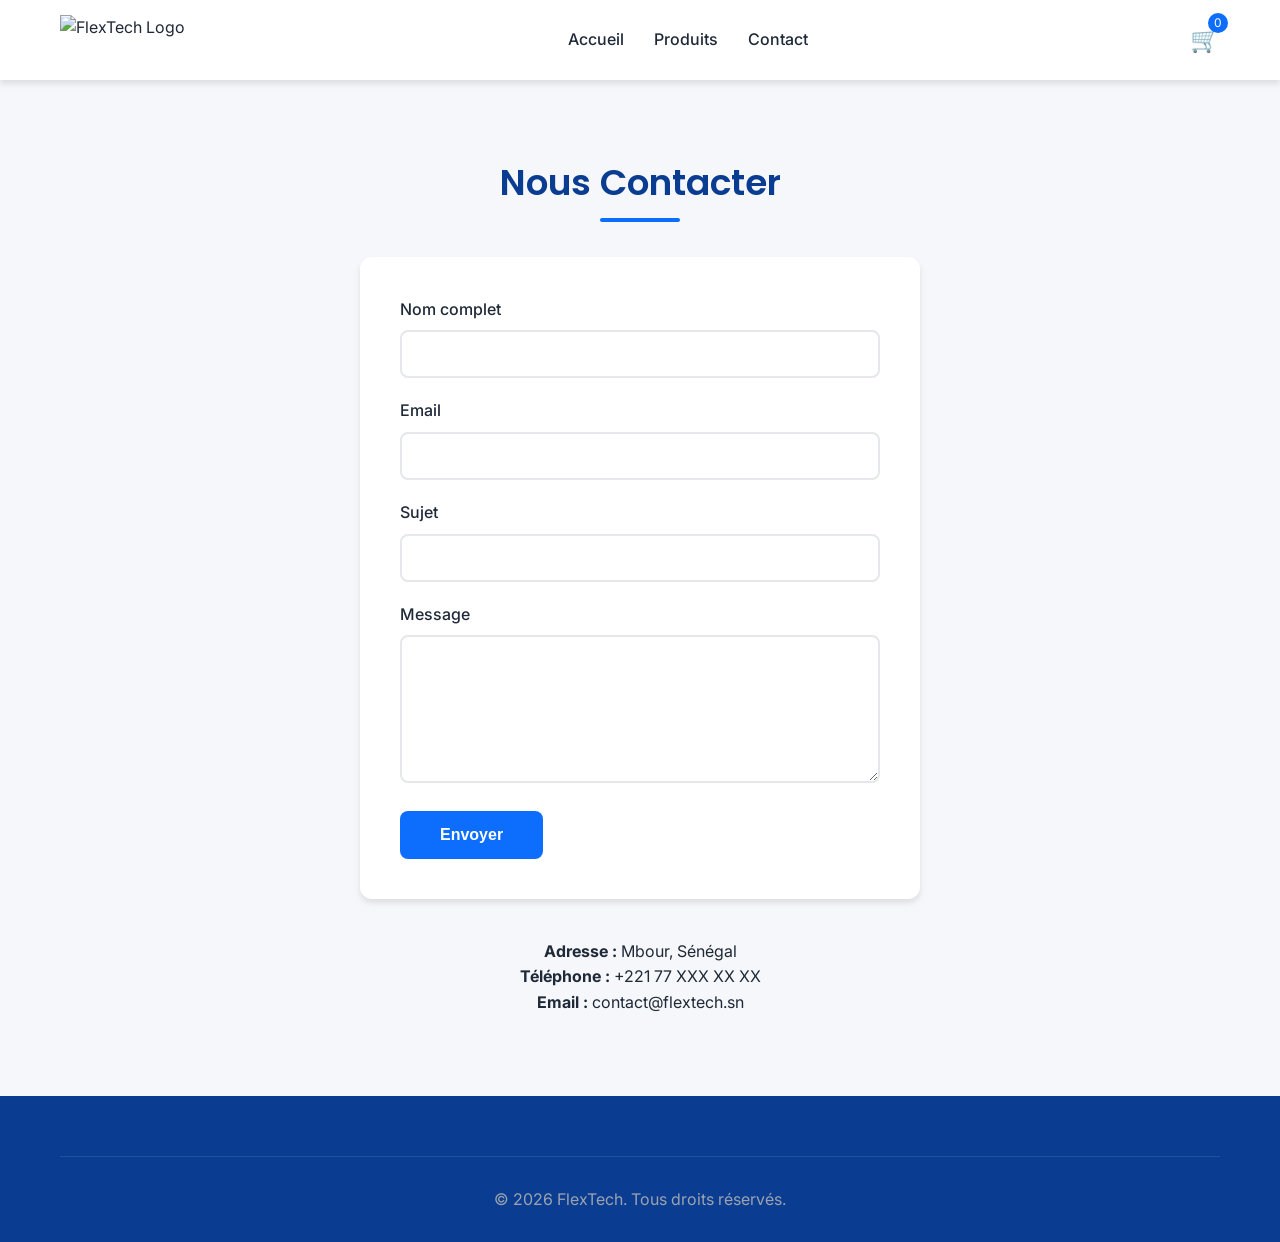
==== contact.html @ 3afdbe6d "Add contact.html with contact form and details" ====
<!DOCTYPE html>
<html lang="fr">
<head>
  <meta charset="UTF-8">
  <meta name="viewport" content="width=device-width, initial-scale=1.0">
  <meta name="viewport" content="width=device-width, initial-scale=1.0">
  <title>Contact | FlexTech</title>
  <meta name="description" content="Contactez FlexTech pour vos besoins en ordinateurs, accessoires et services informatiques.">

  <link rel="preconnect" href="https://fonts.googleapis.com">
  <link rel="preconnect" href="https://fonts.gstatic.com" crossorigin>
  <link href="https://fonts.googleapis.com/css2?family=Poppins:wght@400;500;600;700&family=Inter:wght@400;500;600;700&display=swap" rel="stylesheet">
  <link rel="stylesheet" href="assets/css/style.css">
  <link rel="stylesheet" href="assets/css/responsive.css">
</head>
<body>

  <header class="header">
    <div class="container">
      <a href="index.html" class="logo">
        <img src="assets/images/logo.png" alt="FlexTech Logo">
      </a>
      <nav class="nav">
        <ul>
          <li><a href="index.html">Accueil</a></li>
          <li><a href="produits.html">Produits</a></li>
          <li><a href="contact.html">Contact</a></li>
        </ul>
      </nav>
      <a href="#" class="cart-icon">🛒<span class="cart-count">0</span></a>
    </div>
  </header>

  <section class="section contact">
    <div class="container">
      <h1 class="section-title">Nous Contacter</h1>

      <form class="contact-form fade-in">
        <div class="form-group">
          <label for="name">Nom complet</label>
          <input type="text" id="name" required>
        </div>

        <div class="form-group">
          <label for="email">Email</label>
          <input type="email" id="email" required>
        </div>

        <div class="form-group">
          <label for="subject">Sujet</label>
          <input type="text" id="subject">
        </div>

        <div class="form-group">
          <label for="message">Message</label>
          <textarea id="message" rows="6" required></textarea>
        </div>

        <button type="submit" class="btn-primary">Envoyer</button>
      </form>

      <div style="margin-top:40px; text-align:center;">
        <p><strong>Adresse :</strong> Mbour, Sénégal</p>
        <p><strong>Téléphone :</strong> +221 77 XXX XX XX</p>
        <p><strong>Email :</strong> contact@flextech.sn</p>
      </div>
    </div>
  </section>

  <footer class="footer">
    <div class="container">
      <div class="footer-bottom">
        <p>&copy; 2026 FlexTech. Tous droits réservés.</p>
      </div>
    </div>
  </footer>

  <script src="assets/js/app.js"></script>
</body>
</html>
---- assets/css/style.css ----
/* ========================================
   FLEXTECH TEMPLATE - Styles Principaux
   ======================================== */

/* --- Variables CSS (Charte graphique) --- */
:root {
  --primary-blue: #0D6EFD;
  --dark-blue: #0A3D91;
  --white: #FFFFFF;
  --light-gray: #F5F7FA;
  --text-color: #1F2937;
  --font-titles: 'Poppins', sans-serif;
  --font-body: 'Inter', sans-serif;
  --transition: all 0.3s ease;
  --shadow: 0 4px 6px rgba(0, 0, 0, 0.1);
  --shadow-hover: 0 10px 20px rgba(0, 0, 0, 0.15);
}

/* --- Reset & Base --- */
* {
  margin: 0;
  padding: 0;
  box-sizing: border-box;
}

html {
  scroll-behavior: smooth;
}

body {
  font-family: var(--font-body);
  color: var(--text-color);
  background-color: var(--white);
  line-height: 1.6;
}

/* --- Typographie --- */
h1, h2, h3, h4, h5, h6 {
  font-family: var(--font-titles);
  font-weight: 600;
  line-height: 1.3;
}

a {
  text-decoration: none;
  color: inherit;
  transition: var(--transition);
}

img {
  max-width: 100%;
  height: auto;
  display: block;
}

/* --- Container --- */
.container {
  max-width: 1200px;
  margin: 0 auto;
  padding: 0 20px;
}

/* --- Header --- */
.header {
  background-color: var(--white);
  box-shadow: var(--shadow);
  position: sticky;
  top: 0;
  z-index: 1000;
}

.header .container {
  display: flex;
  justify-content: space-between;
  align-items: center;
  padding: 15px 20px;
}

.logo img {
  height: 50px;
}

.nav ul {
  display: flex;
  list-style: none;
  gap: 30px;
}

.nav a {
  font-weight: 500;
  color: var(--text-color);
  padding: 8px 0;
  position: relative;
}

.nav a:hover {
  color: var(--primary-blue);
}

.nav a::after {
  content: '';
  position: absolute;
  bottom: 0;
  left: 0;
  width: 0;
  height: 2px;
  background-color: var(--primary-blue);
  transition: var(--transition);
}

.nav a:hover::after {
  width: 100%;
}

.cart-icon {
  position: relative;
  font-size: 24px;
  color: var(--text-color);
}

.cart-count {
  position: absolute;
  top: -8px;
  right: -8px;
  background-color: var(--primary-blue);
  color: var(--white);
  font-size: 12px;
  width: 20px;
  height: 20px;
  border-radius: 50%;
  display: flex;
  align-items: center;
  justify-content: center;
}

/* --- Hero Section --- */
.hero {
  background-color: var(--light-gray);
  padding: 80px 0;
}

.hero .container {
  display: grid;
  grid-template-columns: 1fr 1fr;
  gap: 60px;
  align-items: center;
}

.hero-content h1 {
  font-size: 48px;
  margin-bottom: 20px;
  color: var(--dark-blue);
}

.hero-content p {
  font-size: 18px;
  margin-bottom: 30px;
  color: var(--text-color);
}

.btn-primary {
  display: inline-block;
  background-color: var(--primary-blue);
  color: var(--white);
  padding: 15px 40px;
  border-radius: 8px;
  font-weight: 600;
  font-size: 16px;
  transition: var(--transition);
  border: none;
  cursor: pointer;
}

.btn-primary:hover {
  background-color: var(--dark-blue);
  transform: translateY(-3px);
  box-shadow: var(--shadow-hover);
}

.hero-image img {
  border-radius: 12px;
  box-shadow: var(--shadow-hover);
}

/* --- Sections --- */
.section {
  padding: 80px 0;
}

.section-title {
  text-align: center;
  font-size: 36px;
  margin-bottom: 50px;
  color: var(--dark-blue);
  position: relative;
}

.section-title::after {
  content: '';
  position: absolute;
  bottom: -15px;
  left: 50%;
  transform: translateX(-50%);
  width: 80px;
  height: 4px;
  background-color: var(--primary-blue);
  border-radius: 2px;
}

/* --- Categories --- */
.categories {
  background-color: var(--white);
}

.categories-grid {
  display: grid;
  grid-template-columns: repeat(auto-fit, minmax(150px, 1fr));
  gap: 30px;
}

.category-card {
  text-align: center;
  padding: 30px 20px;
  background-color: var(--light-gray);
  border-radius: 12px;
  transition: var(--transition);
  cursor: pointer;
}

.category-card:hover {
  transform: translateY(-5px);
  box-shadow: var(--shadow);
  background-color: var(--white);
}

.category-icon {
  font-size: 48px;
  margin-bottom: 15px;
}

.category-card h3 {
  font-size: 16px;
  color: var(--text-color);
}

/* --- Products --- */
.products {
  background-color: var(--light-gray);
}

.products-grid {
  display: grid;
  grid-template-columns: repeat(auto-fill, minmax(280px, 1fr));
  gap: 30px;
}

.product-card {
  background-color: var(--white);
  border-radius: 12px;
  overflow: hidden;
  box-shadow: var(--shadow);
  transition: var(--transition);
}

.product-card:hover {
  transform: translateY(-8px);
  box-shadow: var(--shadow-hover);
}

.product-image {
  height: 220px;
  overflow: hidden;
  background-color: var(--light-gray);
  display: flex;
  align-items: center;
  justify-content: center;
}

.product-image img {
  width: 100%;
  height: 100%;
  object-fit: cover;
  transition: var(--transition);
}

.product-card:hover .product-image img {
  transform: scale(1.05);
}

.product-info {
  padding: 20px;
}

.product-name {
  font-size: 18px;
  font-weight: 600;
  margin-bottom: 8px;
  color: var(--text-color);
}

.product-specs {
  font-size: 14px;
  color: #6B7280;
  margin-bottom: 12px;
}

.product-price {
  font-size: 22px;
  font-weight: 700;
  color: var(--primary-blue);
  margin-bottom: 12px;
}

.product-rating {
  color: #FBBF24;
  margin-bottom: 15px;
}

.btn-whatsapp {
  display: block;
  width: 100%;
  padding: 12px;
  background-color: #25D366;
  color: var(--white);
  text-align: center;
  border-radius: 8px;
  font-weight: 600;
  transition: var(--transition);
}

.btn-whatsapp:hover {
  background-color: #128C7E;
  transform: translateY(-2px);
}

/* --- Promotions --- */
.promotions {
  background-color: var(--white);
}

/* --- Why Choose Us --- */
.why-us {
  background-color: var(--light-gray);
}

.why-us-grid {
  display: grid;
  grid-template-columns: repeat(auto-fit, minmax(250px, 1fr));
  gap: 40px;
}

.why-us-card {
  text-align: center;
  padding: 30px;
  background-color: var(--white);
  border-radius: 12px;
  box-shadow: var(--shadow);
}

.why-us-icon {
  font-size: 48px;
  color: var(--primary-blue);
  margin-bottom: 20px;
}

.why-us-card h3 {
  font-size: 20px;
  margin-bottom: 15px;
  color: var(--dark-blue);
}

/* --- Testimonials --- */
.testimonials {
  background-color: var(--white);
}

.testimonials-grid {
  display: grid;
  grid-template-columns: repeat(auto-fit, minmax(300px, 1fr));
  gap: 30px;
}

.testimonial-card {
  background-color: var(--light-gray);
  padding: 30px;
  border-radius: 12px;
}

.testimonial-text {
  font-style: italic;
  margin-bottom: 20px;
  font-size: 16px;
}

.testimonial-author {
  font-weight: 600;
  color: var(--dark-blue);
}

/* --- Contact --- */
.contact {
  background-color: var(--light-gray);
}

.contact .container {
  max-width: 600px;
}

.contact-form {
  background-color: var(--white);
  padding: 40px;
  border-radius: 12px;
  box-shadow: var(--shadow);
}

.form-group {
  margin-bottom: 20px;
}

.form-group label {
  display: block;
  margin-bottom: 8px;
  font-weight: 500;
}

.form-group input,
.form-group textarea {
  width: 100%;
  padding: 12px;
  border: 2px solid #E5E7EB;
  border-radius: 8px;
  font-family: var(--font-body);
  font-size: 16px;
  transition: var(--transition);
}

.form-group input:focus,
.form-group textarea:focus {
  outline: none;
  border-color: var(--primary-blue);
}

/* --- Footer --- */
.footer {
  background-color: var(--dark-blue);
  color: var(--white);
  padding: 60px 0 30px;
}

.footer-grid {
  display: grid;
  grid-template-columns: repeat(auto-fit, minmax(200px, 1fr));
  gap: 40px;
  margin-bottom: 40px;
}

.footer h3 {
  font-size: 20px;
  margin-bottom: 20px;
}

.footer ul {
  list-style: none;
}

.footer ul li {
  margin-bottom: 12px;
}

.footer a {
  color: #D1D5DB;
}

.footer a:hover {
  color: var(--white);
}

.footer-bottom {
  text-align: center;
  padding-top: 30px;
  border-top: 1px solid rgba(255, 255, 255, 0.1);
  color: #9CA3AF;
}

/* --- Animations --- */
.fade-in {
  opacity: 0;
  transform: translateY(30px);
  transition: opacity 0.6s ease, transform 0.6s ease;
}

.fade-in.visible {
  opacity: 1;
  transform: translateY(0);
}

/* --- Responsive Mobile --- */
@media (max-width: 768px) {
  .hero .container {
    grid-template-columns: 1fr;
    text-align: center;
  }
  
  .hero-content h1 {
    font-size: 32px;
  }
  
  .nav {
    display: none;
  }
  
  .section {
    padding: 50px 0;
  }
  
  .section-title {
    font-size: 28px;
  }
}
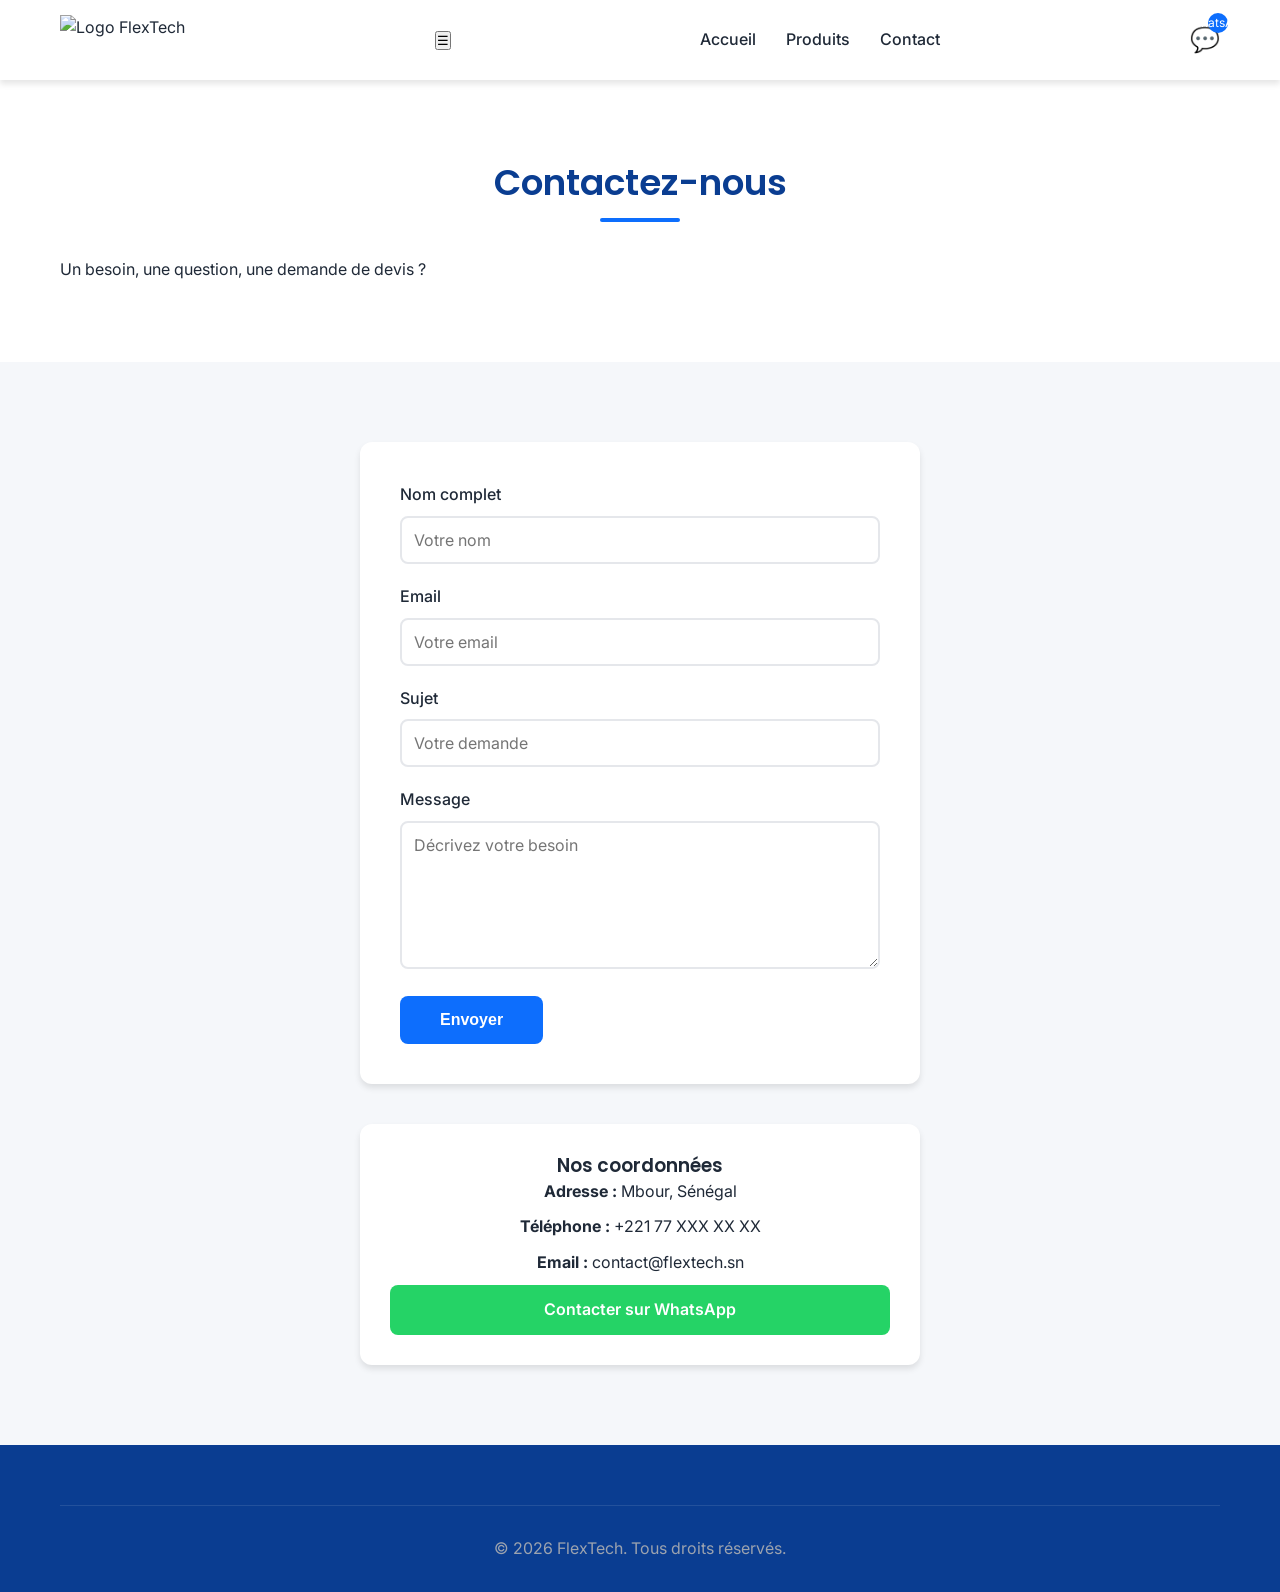
==== commit 7313a3b7: "Update contact.html" ====
--- a/contact.html
+++ b/contact.html
@@ -3,69 +3,88 @@
 <head>
   <meta charset="UTF-8">
   <meta name="viewport" content="width=device-width, initial-scale=1.0">
-  <meta name="viewport" content="width=device-width, initial-scale=1.0">
   <title>Contact | FlexTech</title>
   <meta name="description" content="Contactez FlexTech pour vos besoins en ordinateurs, accessoires et services informatiques.">
+  <meta name="robots" content="index, follow">
+  <meta name="theme-color" content="#0D6EFD">
 
   <link rel="preconnect" href="https://fonts.googleapis.com">
   <link rel="preconnect" href="https://fonts.gstatic.com" crossorigin>
-  <link href="https://fonts.googleapis.com/css2?family=Poppins:wght@400;500;600;700&family=Inter:wght@400;500;600;700&display=swap" rel="stylesheet">
+  <link href="https://fonts.googleapis.com/css2?family=Poppins:wght@400;500;600;700;800&family=Inter:wght@400;500;600;700&display=swap" rel="stylesheet">
+
   <link rel="stylesheet" href="assets/css/style.css">
   <link rel="stylesheet" href="assets/css/responsive.css">
 </head>
 <body>
 
   <header class="header">
-    <div class="container">
-      <a href="index.html" class="logo">
-        <img src="assets/images/logo.png" alt="FlexTech Logo">
+    <div class="container header-inner">
+      <a href="index.html" class="logo" aria-label="Accueil FlexTech">
+        <img src="assets/images/logo.png" alt="Logo FlexTech">
       </a>
-      <nav class="nav">
+
+      <button class="menu-toggle" aria-label="Ouvrir le menu" aria-expanded="false">☰</button>
+
+      <nav class="nav" id="nav-menu">
         <ul>
           <li><a href="index.html">Accueil</a></li>
           <li><a href="produits.html">Produits</a></li>
-          <li><a href="contact.html">Contact</a></li>
+          <li><a href="contact.html" class="active">Contact</a></li>
         </ul>
       </nav>
-      <a href="#" class="cart-icon">🛒<span class="cart-count">0</span></a>
+
+      <a href="https://wa.me/221770000000" class="cart-icon" target="_blank" rel="noopener">
+        💬 <span class="cart-count">WhatsApp</span>
+      </a>
     </div>
   </header>
 
-  <section class="section contact">
-    <div class="container">
-      <h1 class="section-title">Nous Contacter</h1>
+  <main>
+    <section class="section page-hero">
+      <div class="container">
+        <h1 class="section-title">Contactez-nous</h1>
+        <p class="page-subtitle">Un besoin, une question, une demande de devis ?</p>
+      </div>
+    </section>
 
-      <form class="contact-form fade-in">
-        <div class="form-group">
-          <label for="name">Nom complet</label>
-          <input type="text" id="name" required>
+    <section class="section contact">
+      <div class="container contact-wrap">
+        <form class="contact-form fade-in">
+          <div class="form-group">
+            <label for="name">Nom complet</label>
+            <input type="text" id="name" name="name" placeholder="Votre nom" required>
+          </div>
+
+          <div class="form-group">
+            <label for="email">Email</label>
+            <input type="email" id="email" name="email" placeholder="Votre email" required>
+          </div>
+
+          <div class="form-group">
+            <label for="subject">Sujet</label>
+            <input type="text" id="subject" name="subject" placeholder="Votre demande" required>
+          </div>
+
+          <div class="form-group">
+            <label for="message">Message</label>
+            <textarea id="message" name="message" rows="6" placeholder="Décrivez votre besoin" required></textarea>
+          </div>
+
+          <button type="submit" class="btn-primary">Envoyer</button>
+        </form>
+
+        <div class="contact-info fade-in">
+          <h3>Nos coordonnées</h3>
+          <p><strong>Adresse :</strong> Mbour, Sénégal</p>
+          <p><strong>Téléphone :</strong> +221 77 XXX XX XX</p>
+          <p><strong>Email :</strong> contact@flextech.sn</p>
+          <a href="https://wa.me/221770000000" class="btn-whatsapp" target="_blank" rel="noopener">
+            Contacter sur WhatsApp
+          </a>
         </div>
-
-        <div class="form-group">
-          <label for="email">Email</label>
-          <input type="email" id="email" required>
-        </div>
-
-        <div class="form-group">
-          <label for="subject">Sujet</label>
-          <input type="text" id="subject">
-        </div>
-
-        <div class="form-group">
-          <label for="message">Message</label>
-          <textarea id="message" rows="6" required></textarea>
-        </div>
-
-        <button type="submit" class="btn-primary">Envoyer</button>
-      </form>
-
-      <div style="margin-top:40px; text-align:center;">
-        <p><strong>Adresse :</strong> Mbour, Sénégal</p>
-        <p><strong>Téléphone :</strong> +221 77 XXX XX XX</p>
-        <p><strong>Email :</strong> contact@flextech.sn</p>
       </div>
-    </div>
-  </section>
+    </section>
+  </main>
 
   <footer class="footer">
     <div class="container">
--- a/assets/css/style.css
+++ b/assets/css/style.css
@@ -517,3 +517,67 @@
     font-size: 28px;
   }
 }
+/* --- Product Detail --- */
+.product-detail {
+  display: grid;
+  grid-template-columns: 1fr 1fr;
+  gap: 50px;
+  align-items: center;
+}
+
+.product-detail-image {
+  background: var(--light-gray);
+  border-radius: 12px;
+  overflow: hidden;
+  box-shadow: var(--shadow);
+}
+
+.product-detail-image img {
+  width: 100%;
+  height: 100%;
+  object-fit: cover;
+}
+
+.product-detail-info h1 {
+  font-size: 38px;
+  margin-bottom: 15px;
+  color: var(--dark-blue);
+}
+
+.product-detail-info .product-specs {
+  font-size: 18px;
+  margin-bottom: 15px;
+}
+
+.product-detail-info .product-price {
+  font-size: 30px;
+  margin-bottom: 15px;
+}
+
+.product-detail-info p {
+  margin-bottom: 25px;
+}
+
+/* --- Contact Page --- */
+.contact-page {
+  background: var(--light-gray);
+}
+
+.contact-info {
+  margin-top: 40px;
+  padding: 30px;
+  background: var(--white);
+  border-radius: 12px;
+  box-shadow: var(--shadow);
+  text-align: center;
+}
+
+.contact-info p {
+  margin-bottom: 10px;
+}
+
+/* --- Small UI extras --- */
+.btn-whatsapp {
+  display: inline-block;
+  text-align: center;
+}
--- a/assets/css/responsive.css
+++ b/assets/css/responsive.css
@@ -0,0 +1,111 @@
+/* ========================================
+   FLEXTECH TEMPLATE - Responsive CSS
+   ======================================== */
+
+/* Tablettes */
+@media (max-width: 992px) {
+  .hero .container,
+  .product-detail {
+    grid-template-columns: 1fr;
+  }
+
+  .hero-content,
+  .product-detail-info {
+    text-align: center;
+  }
+
+  .nav ul {
+    gap: 20px;
+  }
+
+  .section-title {
+    font-size: 32px;
+  }
+}
+
+/* Mobile */
+@media (max-width: 768px) {
+  .header .container {
+    flex-wrap: wrap;
+    gap: 15px;
+  }
+
+  .nav {
+    width: 100%;
+  }
+
+  .nav ul {
+    flex-direction: column;
+    gap: 10px;
+    text-align: center;
+    padding-top: 10px;
+  }
+
+  .hero {
+    padding: 60px 0;
+  }
+
+  .hero-content h1 {
+    font-size: 30px;
+  }
+
+  .hero-content p {
+    font-size: 16px;
+  }
+
+  .btn-primary {
+    width: 100%;
+    max-width: 320px;
+  }
+
+  .section {
+    padding: 50px 0;
+  }
+
+  .section-title {
+    font-size: 28px;
+    margin-bottom: 40px;
+  }
+
+  .categories-grid,
+  .why-us-grid,
+  .testimonials-grid,
+  .products-grid,
+  .footer-grid {
+    grid-template-columns: 1fr;
+  }
+
+  .contact-form {
+    padding: 25px;
+  }
+
+  .product-detail-info h1 {
+    font-size: 30px;
+  }
+
+  .product-detail-info .product-price {
+    font-size: 24px;
+  }
+}
+
+/* Très petits écrans */
+@media (max-width: 480px) {
+  .container {
+    padding: 0 15px;
+  }
+
+  .hero-content h1 {
+    font-size: 26px;
+  }
+
+  .section-title {
+    font-size: 24px;
+  }
+
+  .product-card,
+  .why-us-card,
+  .testimonial-card,
+  .contact-form {
+    border-radius: 10px;
+  }
+}
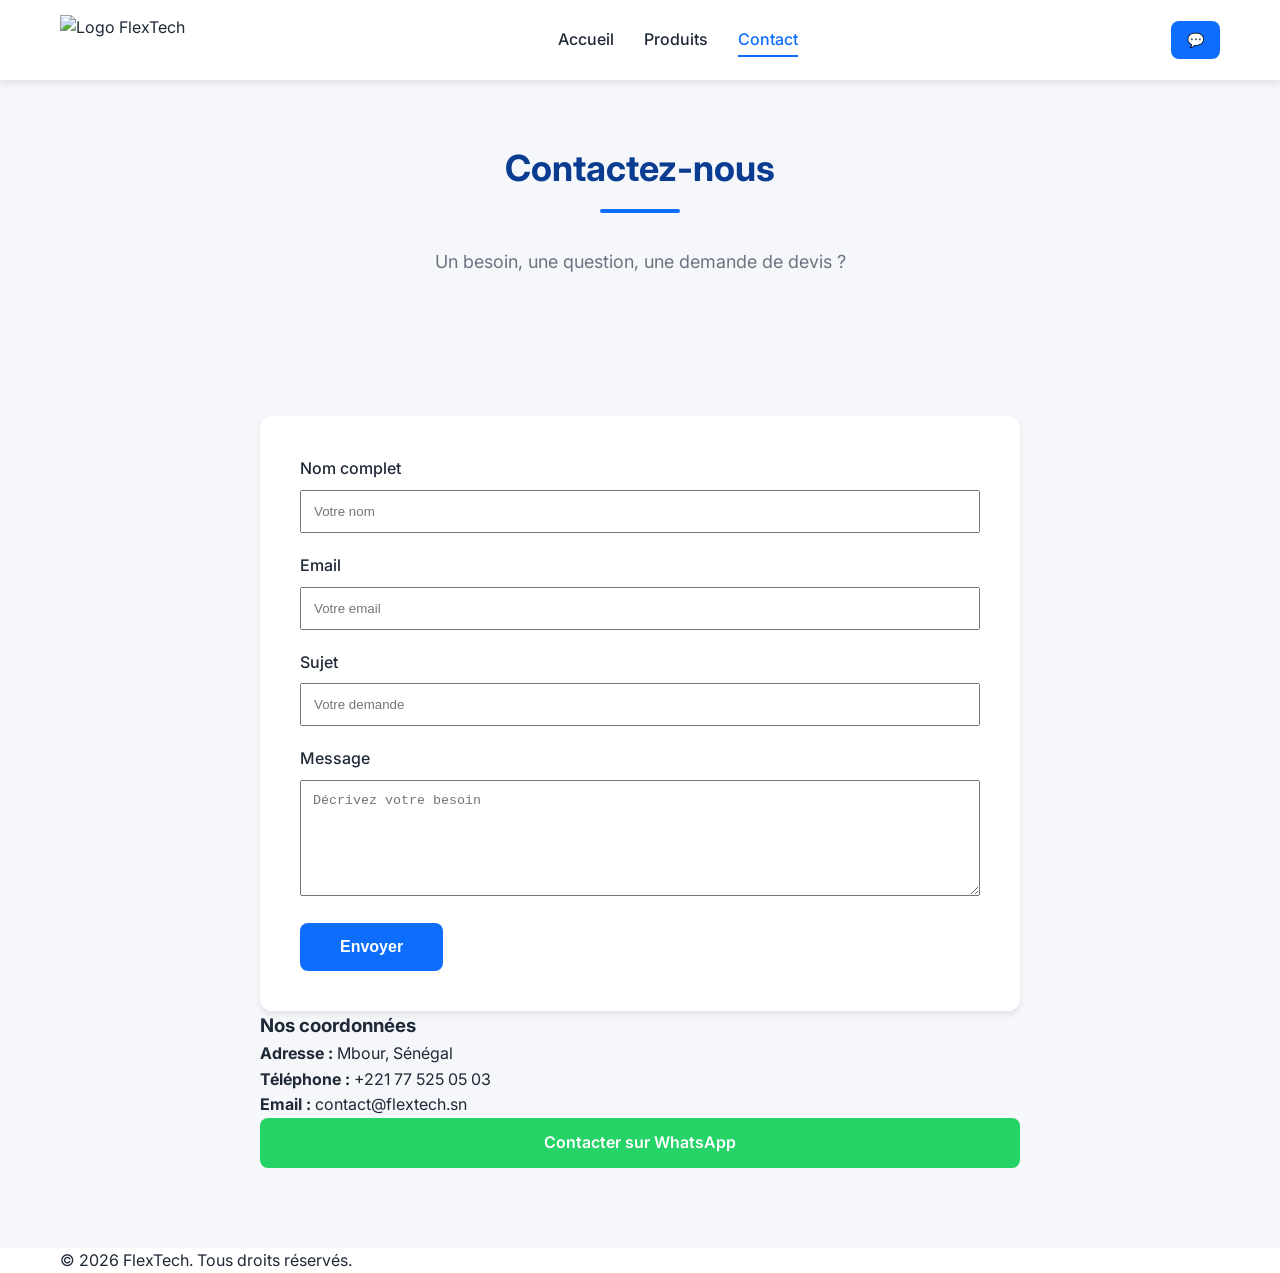
==== commit 543ce461: "Update contact.html" ====
--- a/contact.html
+++ b/contact.html
@@ -33,7 +33,7 @@
         </ul>
       </nav>
 
-      <a href="https://wa.me/221770000000" class="cart-icon" target="_blank" rel="noopener">
+      <a href="https://wa.me/221785250503" class="cart-icon" target="_blank" rel="noopener">
         💬 <span class="cart-count">WhatsApp</span>
       </a>
     </div>
@@ -76,7 +76,7 @@
         <div class="contact-info fade-in">
           <h3>Nos coordonnées</h3>
           <p><strong>Adresse :</strong> Mbour, Sénégal</p>
-          <p><strong>Téléphone :</strong> +221 77 XXX XX XX</p>
+          <p><strong>Téléphone :</strong> +221 77 525 05 03</p>
           <p><strong>Email :</strong> contact@flextech.sn</p>
           <a href="https://wa.me/221770000000" class="btn-whatsapp" target="_blank" rel="noopener">
             Contacter sur WhatsApp
--- a/assets/css/style.css
+++ b/assets/css/style.css
@@ -2,18 +2,22 @@
    FLEXTECH TEMPLATE - Styles Principaux
    ======================================== */
 
-/* --- Variables CSS (Charte graphique) --- */
 :root {
   --primary-blue: #0D6EFD;
   --dark-blue: #0A3D91;
   --white: #FFFFFF;
   --light-gray: #F5F7FA;
   --text-color: #1F2937;
+  --gray-200: #E5E7EB;
+  --gray-300: #D1D5DB;
+  --gray-600: #6B7280;
+  --success: #25D366;
   --font-titles: 'Poppins', sans-serif;
   --font-body: 'Inter', sans-serif;
   --transition: all 0.3s ease;
-  --shadow: 0 4px 6px rgba(0, 0, 0, 0.1);
-  --shadow-hover: 0 10px 20px rgba(0, 0, 0, 0.15);
+  --shadow: 0 4px 6px rgba(0, 0, 0, 0.08);
+  --shadow-hover: 0 10px 20px rgba(0, 0, 0, 0.12);
+  --radius: 12px;
 }
 
 /* --- Reset & Base --- */
@@ -34,13 +38,6 @@
   line-height: 1.6;
 }
 
-/* --- Typographie --- */
-h1, h2, h3, h4, h5, h6 {
-  font-family: var(--font-titles);
-  font-weight: 600;
-  line-height: 1.3;
-}
-
 a {
   text-decoration: none;
   color: inherit;
@@ -53,7 +50,6 @@
   display: block;
 }
 
-/* --- Container --- */
 .container {
   max-width: 1200px;
   margin: 0 auto;
@@ -69,15 +65,25 @@
   z-index: 1000;
 }
 
-.header .container {
+.header-inner {
   display: flex;
   justify-content: space-between;
   align-items: center;
   padding: 15px 20px;
+  gap: 15px;
 }
 
 .logo img {
   height: 50px;
+}
+
+.menu-toggle {
+  display: none;
+  background: none;
+  border: none;
+  font-size: 28px;
+  cursor: pointer;
+  color: var(--text-color);
 }
 
 .nav ul {
@@ -93,7 +99,8 @@
   position: relative;
 }
 
-.nav a:hover {
+.nav a:hover,
+.nav a.active {
   color: var(--primary-blue);
 }
 
@@ -108,44 +115,52 @@
   transition: var(--transition);
 }
 
-.nav a:hover::after {
+.nav a:hover::after,
+.nav a.active::after {
   width: 100%;
 }
 
 .cart-icon {
-  position: relative;
-  font-size: 24px;
-  color: var(--text-color);
+  background-color: var(--primary-blue);
+  color: var(--white);
+  padding: 8px 16px;
+  border-radius: 8px;
+  font-weight: 600;
+  font-size: 14px;
+}
+
+.cart-icon:hover {
+  background-color: var(--dark-blue);
 }
 
 .cart-count {
-  position: absolute;
-  top: -8px;
-  right: -8px;
-  background-color: var(--primary-blue);
-  color: var(--white);
-  font-size: 12px;
-  width: 20px;
-  height: 20px;
-  border-radius: 50%;
-  display: flex;
-  align-items: center;
-  justify-content: center;
-}
-
-/* --- Hero Section --- */
+  display: none;
+}
+
+/* --- Hero --- */
 .hero {
   background-color: var(--light-gray);
   padding: 80px 0;
 }
 
-.hero .container {
+.hero-grid {
   display: grid;
   grid-template-columns: 1fr 1fr;
   gap: 60px;
   align-items: center;
 }
 
+.hero-badge {
+  display: inline-block;
+  background-color: var(--primary-blue);
+  color: var(--white);
+  padding: 6px 12px;
+  border-radius: 20px;
+  font-size: 12px;
+  font-weight: 600;
+  margin-bottom: 15px;
+}
+
 .hero-content h1 {
   font-size: 48px;
   margin-bottom: 20px;
@@ -158,6 +173,12 @@
   color: var(--text-color);
 }
 
+.hero-actions {
+  display: flex;
+  gap: 15px;
+  flex-wrap: wrap;
+}
+
 .btn-primary {
   display: inline-block;
   background-color: var(--primary-blue);
@@ -177,8 +198,27 @@
   box-shadow: var(--shadow-hover);
 }
 
+.btn-secondary {
+  display: inline-block;
+  background-color: var(--white);
+  color: var(--primary-blue);
+  padding: 15px 40px;
+  border-radius: 8px;
+  font-weight: 600;
+  font-size: 16px;
+  border: 2px solid var(--primary-blue);
+  transition: var(--transition);
+}
+
+.btn-secondary:hover {
+  background-color: var(--primary-blue);
+  color: var(--white);
+  transform: translateY(-3px);
+  box-shadow: var(--shadow-hover);
+}
+
 .hero-image img {
-  border-radius: 12px;
+  border-radius: var(--radius);
   box-shadow: var(--shadow-hover);
 }
 
@@ -207,11 +247,38 @@
   border-radius: 2px;
 }
 
+.section-head {
+  display: flex;
+  justify-content: space-between;
+  align-items: center;
+  margin-bottom: 30px;
+}
+
+.section-head .section-title {
+  margin-bottom: 0;
+}
+
+.section-link {
+  color: var(--primary-blue);
+  font-weight: 600;
+}
+
+.section-link:hover {
+  color: var(--dark-blue);
+}
+
+.page-hero {
+  background-color: var(--light-gray);
+  padding: 60px 0;
+  text-align: center;
+}
+
+.page-subtitle {
+  font-size: 18px;
+  color: var(--gray-600);
+}
+
 /* --- Categories --- */
-.categories {
-  background-color: var(--white);
-}
-
 .categories-grid {
   display: grid;
   grid-template-columns: repeat(auto-fit, minmax(150px, 1fr));
@@ -222,7 +289,7 @@
   text-align: center;
   padding: 30px 20px;
   background-color: var(--light-gray);
-  border-radius: 12px;
+  border-radius: var(--radius);
   transition: var(--transition);
   cursor: pointer;
 }
@@ -233,8 +300,9 @@
   background-color: var(--white);
 }
 
-.category-icon {
+.category-card span {
   font-size: 48px;
+  display: block;
   margin-bottom: 15px;
 }
 
@@ -256,7 +324,7 @@
 
 .product-card {
   background-color: var(--white);
-  border-radius: 12px;
+  border-radius: var(--radius);
   overflow: hidden;
   box-shadow: var(--shadow);
   transition: var(--transition);
@@ -300,7 +368,7 @@
 
 .product-specs {
   font-size: 14px;
-  color: #6B7280;
+  color: var(--gray-600);
   margin-bottom: 12px;
 }
 
@@ -320,7 +388,7 @@
   display: block;
   width: 100%;
   padding: 12px;
-  background-color: #25D366;
+  background-color: var(--success);
   color: var(--white);
   text-align: center;
   border-radius: 8px;
@@ -333,14 +401,9 @@
   transform: translateY(-2px);
 }
 
-/* --- Promotions --- */
-.promotions {
-  background-color: var(--white);
-}
-
-/* --- Why Choose Us --- */
+/* --- Why Us --- */
 .why-us {
-  background-color: var(--light-gray);
+  background-color: var(--white);
 }
 
 .why-us-grid {
@@ -352,14 +415,12 @@
 .why-us-card {
   text-align: center;
   padding: 30px;
-  background-color: var(--white);
-  border-radius: 12px;
-  box-shadow: var(--shadow);
+  background-color: var(--light-gray);
+  border-radius: var(--radius);
 }
 
 .why-us-icon {
   font-size: 48px;
-  color: var(--primary-blue);
   margin-bottom: 20px;
 }
 
@@ -371,7 +432,7 @@
 
 /* --- Testimonials --- */
 .testimonials {
-  background-color: var(--white);
+  background-color: var(--light-gray);
 }
 
 .testimonials-grid {
@@ -381,9 +442,10 @@
 }
 
 .testimonial-card {
-  background-color: var(--light-gray);
+  background-color: var(--white);
   padding: 30px;
-  border-radius: 12px;
+  border-radius: var(--radius);
+  box-shadow: var(--shadow);
 }
 
 .testimonial-text {
@@ -402,14 +464,14 @@
   background-color: var(--light-gray);
 }
 
-.contact .container {
-  max-width: 600px;
+.contact-wrap {
+  max-width: 800px;
 }
 
 .contact-form {
   background-color: var(--white);
   padding: 40px;
-  border-radius: 12px;
+  border-radius: var(--radius);
   box-shadow: var(--shadow);
 }
 
@@ -427,157 +489,4 @@
 .form-group textarea {
   width: 100%;
   padding: 12px;
-  border: 2px solid #E5E7EB;
-  border-radius: 8px;
-  font-family: var(--font-body);
-  font-size: 16px;
-  transition: var(--transition);
-}
-
-.form-group input:focus,
-.form-group textarea:focus {
-  outline: none;
-  border-color: var(--primary-blue);
-}
-
-/* --- Footer --- */
-.footer {
-  background-color: var(--dark-blue);
-  color: var(--white);
-  padding: 60px 0 30px;
-}
-
-.footer-grid {
-  display: grid;
-  grid-template-columns: repeat(auto-fit, minmax(200px, 1fr));
-  gap: 40px;
-  margin-bottom: 40px;
-}
-
-.footer h3 {
-  font-size: 20px;
-  margin-bottom: 20px;
-}
-
-.footer ul {
-  list-style: none;
-}
-
-.footer ul li {
-  margin-bottom: 12px;
-}
-
-.footer a {
-  color: #D1D5DB;
-}
-
-.footer a:hover {
-  color: var(--white);
-}
-
-.footer-bottom {
-  text-align: center;
-  padding-top: 30px;
-  border-top: 1px solid rgba(255, 255, 255, 0.1);
-  color: #9CA3AF;
-}
-
-/* --- Animations --- */
-.fade-in {
-  opacity: 0;
-  transform: translateY(30px);
-  transition: opacity 0.6s ease, transform 0.6s ease;
-}
-
-.fade-in.visible {
-  opacity: 1;
-  transform: translateY(0);
-}
-
-/* --- Responsive Mobile --- */
-@media (max-width: 768px) {
-  .hero .container {
-    grid-template-columns: 1fr;
-    text-align: center;
-  }
-  
-  .hero-content h1 {
-    font-size: 32px;
-  }
-  
-  .nav {
-    display: none;
-  }
-  
-  .section {
-    padding: 50px 0;
-  }
-  
-  .section-title {
-    font-size: 28px;
-  }
-}
-/* --- Product Detail --- */
-.product-detail {
-  display: grid;
-  grid-template-columns: 1fr 1fr;
-  gap: 50px;
-  align-items: center;
-}
-
-.product-detail-image {
-  background: var(--light-gray);
-  border-radius: 12px;
-  overflow: hidden;
-  box-shadow: var(--shadow);
-}
-
-.product-detail-image img {
-  width: 100%;
-  height: 100%;
-  object-fit: cover;
-}
-
-.product-detail-info h1 {
-  font-size: 38px;
-  margin-bottom: 15px;
-  color: var(--dark-blue);
-}
-
-.product-detail-info .product-specs {
-  font-size: 18px;
-  margin-bottom: 15px;
-}
-
-.product-detail-info .product-price {
-  font-size: 30px;
-  margin-bottom: 15px;
-}
-
-.product-detail-info p {
-  margin-bottom: 25px;
-}
-
-/* --- Contact Page --- */
-.contact-page {
-  background: var(--light-gray);
-}
-
-.contact-info {
-  margin-top: 40px;
-  padding: 30px;
-  background: var(--white);
-  border-radius: 12px;
-  box-shadow: var(--shadow);
-  text-align: center;
-}
-
-.contact-info p {
-  margin-bottom: 10px;
-}
-
-/* --- Small UI extras --- */
-.btn-whatsapp {
-  display: inline-block;
-  text-align: center;
-}
+  border: 2px solid var(--
--- a/assets/css/responsive.css
+++ b/assets/css/responsive.css
@@ -4,7 +4,7 @@
 
 /* Tablettes */
 @media (max-width: 992px) {
-  .hero .container,
+  .hero-grid,
   .product-detail {
     grid-template-columns: 1fr;
   }
@@ -25,22 +25,60 @@
 
 /* Mobile */
 @media (max-width: 768px) {
-  .header .container {
-    flex-wrap: wrap;
-    gap: 15px;
+  /* Header & menu */
+  .menu-toggle {
+    display: block;
   }
 
   .nav {
-    width: 100%;
+    position: fixed;
+    top: 0;
+    right: -100%;
+    width: 80%;
+    max-width: 320px;
+    height: 100vh;
+    background: var(--white);
+    box-shadow: -5px 0 15px rgba(0,0,0,0.1);
+    padding: 80px 20px 20px;
+    transition: right 0.3s ease;
+    z-index: 999;
+  }
+
+  .nav.nav-open {
+    right: 0;
   }
 
   .nav ul {
     flex-direction: column;
-    gap: 10px;
-    text-align: center;
-    padding-top: 10px;
+    gap: 20px;
   }
 
+  .nav a {
+    font-size: 18px;
+  }
+
+  body.nav-mobile-open::after {
+    content: '';
+    position: fixed;
+    inset: 0;
+    background: rgba(0,0,0,0.5);
+    z-index: 998;
+  }
+
+  .header-inner {
+    padding: 12px 15px;
+  }
+
+  .logo img {
+    height: 42px;
+  }
+
+  .cart-icon {
+    padding: 6px 12px;
+    font-size: 13px;
+  }
+
+  /* Hero */
   .hero {
     padding: 60px 0;
   }
@@ -53,11 +91,17 @@
     font-size: 16px;
   }
 
-  .btn-primary {
-    width: 100%;
-    max-width: 320px;
+  .hero-actions {
+    flex-direction: column;
   }
 
+  .btn-primary,
+  .btn-secondary {
+    width: 100%;
+    max-width: 100%;
+  }
+
+  /* Sections */
   .section {
     padding: 50px 0;
   }
@@ -65,6 +109,12 @@
   .section-title {
     font-size: 28px;
     margin-bottom: 40px;
+  }
+
+  .section-head {
+    flex-direction: column;
+    gap: 15px;
+    text-align: center;
   }
 
   .categories-grid,
@@ -85,6 +135,10 @@
 
   .product-detail-info .product-price {
     font-size: 24px;
+  }
+
+  .page-hero {
+    padding: 40px 0;
   }
 }
 
